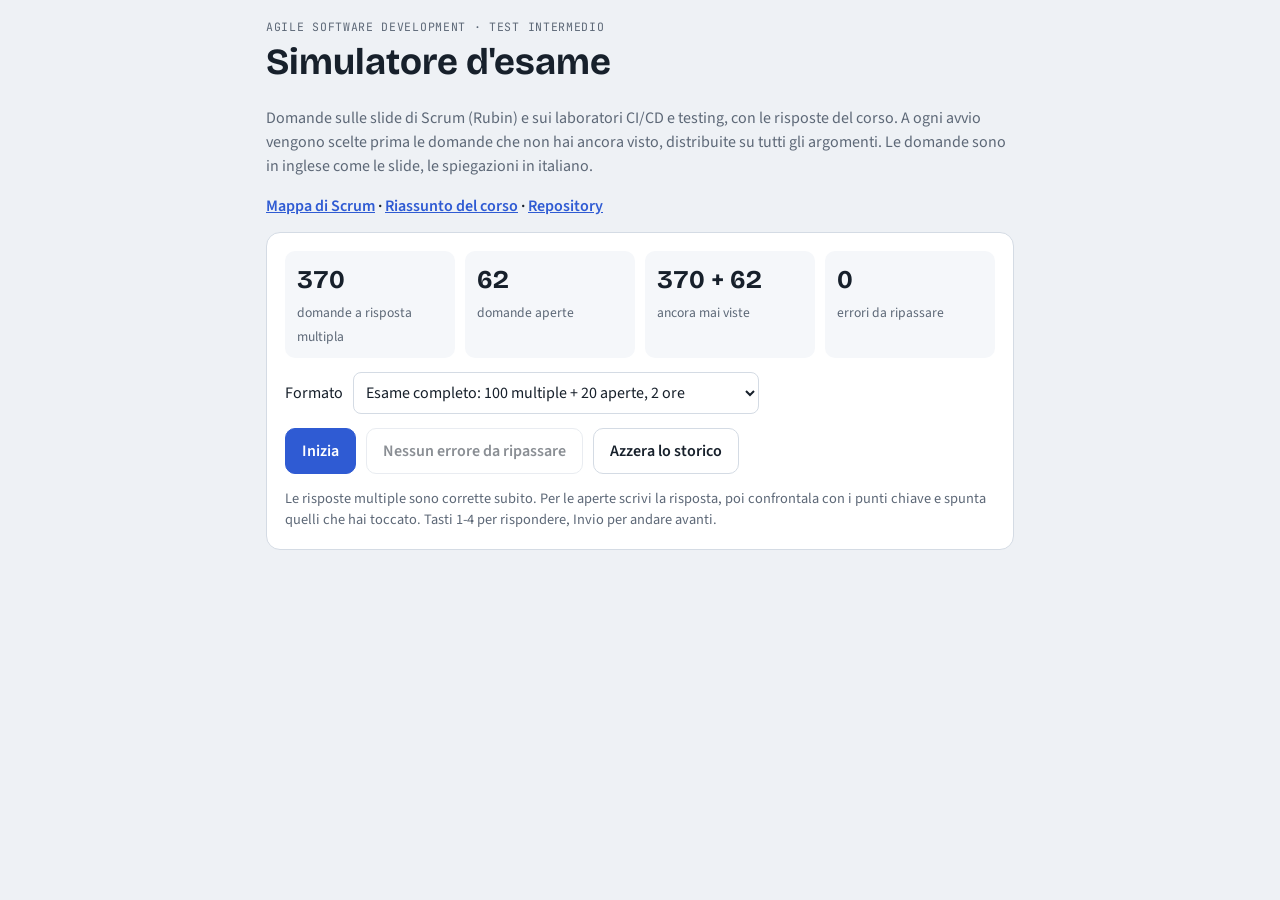
==== courses/research-and-development-methodologies/agile-software-development/quiz/index.html @ b5d9cc74 "added agile test quiz" ====
<!doctype html>
<html lang="it">
<head>
<meta charset="utf-8">
<meta name="viewport" content="width=device-width, initial-scale=1, viewport-fit=cover">
<title>Simulatore ASD</title>
<style>
[hidden] { display: none !important; }
html, body { margin: 0; }
img { max-width: 100%; }
</style>

<link rel="preconnect" href="https://fonts.googleapis.com">
<link rel="preconnect" href="https://fonts.gstatic.com" crossorigin>
<link rel="stylesheet" href="https://fonts.googleapis.com/css2?family=Bricolage+Grotesque:opsz,wght@12..96,600;12..96,700&family=Source+Sans+3:wght@400;600;700&family=JetBrains+Mono:wght@500&display=swap">
<style>
/* Layout: an exam-sheet single column (max 780px) with a sticky header for timer and progress; start, question and result screens swap in place. */
:root {
  --bg: #eef1f5; --paper: #ffffff; --ink: #17202b; --muted: #5d6877; --line: #d4dbe4; --soft: #f5f7fa;
  --accent: #2f5bd3; --ok: #1d8a52; --ok-bg: #e5f5ec; --ko: #c43b3b; --ko-bg: #fbe9e9; --warn: #b26a00;
  --font-display: "Bricolage Grotesque", "Avenir Next", "Segoe UI", system-ui, sans-serif;
  --font-body: "Source Sans 3", "Segoe UI", system-ui, sans-serif;
  --font-mono: "JetBrains Mono", ui-monospace, Menlo, monospace;
}
@media (prefers-color-scheme: dark) { :root:not([data-theme="light"]) {
  --bg: #0f1318; --paper: #182029; --ink: #e7ebf1; --muted: #9ba6b5; --line: #334050; --soft: #1f2833;
  --accent: #86a6ff; --ok: #4cc488; --ok-bg: #16332a; --ko: #f07a7a; --ko-bg: #3a1e22; --warn: #f0b04a; color-scheme: dark; } }
:root[data-theme="dark"] { --bg: #0f1318; --paper: #182029; --ink: #e7ebf1; --muted: #9ba6b5; --line: #334050; --soft: #1f2833;
  --accent: #86a6ff; --ok: #4cc488; --ok-bg: #16332a; --ko: #f07a7a; --ko-bg: #3a1e22; --warn: #f0b04a; color-scheme: dark; }
* { box-sizing: border-box; }
body { background: var(--bg); color: var(--ink); font-family: var(--font-body); font-size: 16px; line-height: 1.5; }
.wrap { max-width: 780px; margin: 0 auto; padding-inline: 16px; padding-block: 18px 60px; }
h1 { font-family: var(--font-display); font-size: clamp(1.7rem, 4vw, 2.3rem); margin: 0 0 4px; text-wrap: balance; }
h2 { font-family: var(--font-display); font-size: 1.3rem; margin: 0 0 10px; }
.muted { color: var(--muted); }
a { color: var(--accent); }
.links { margin: 6px 0 0; font-weight: 600; }
.card { background: var(--paper); border: 1px solid var(--line); border-radius: 14px; padding: 18px; }
.stack { display: grid; gap: 14px; }
.row { display: flex; flex-wrap: wrap; gap: 10px; align-items: center; }
button { font: inherit; font-weight: 600; border-radius: 10px; border: 1px solid var(--line); background: var(--paper); color: var(--ink); padding: 10px 16px; cursor: pointer; }
button.primary { background: var(--accent); border-color: var(--accent); color: var(--paper); }
button:disabled { opacity: .5; cursor: default; }
button:focus-visible, textarea:focus-visible, select:focus-visible { outline: 2px solid var(--accent); outline-offset: 2px; }
select { font: inherit; padding: 8px; border-radius: 8px; border: 1px solid var(--line); background: var(--paper); color: var(--ink); }
.stats { display: grid; grid-template-columns: repeat(auto-fit, minmax(150px, 1fr)); gap: 10px; }
.stat { background: var(--soft); border-radius: 10px; padding: 10px 12px; }
.stat b { display: block; font-family: var(--font-display); font-size: 1.6rem; font-variant-numeric: tabular-nums; }
.stat span { font-size: .85rem; color: var(--muted); }
header.bar { position: sticky; top: env(safe-area-inset-top, 0px); z-index: 3; background: var(--bg); padding-block: 8px; margin-bottom: 10px; }
.bar .row { justify-content: space-between; }
.timer { font-family: var(--font-mono); font-size: 1.05rem; font-variant-numeric: tabular-nums; }
.timer.low { color: var(--ko); }
.prog { height: 6px; background: var(--line); border-radius: 99px; overflow: hidden; margin-top: 6px; }
.prog i { display: block; height: 100%; background: var(--accent); width: 0; transition: width .2s; }
.score-live { font-size: .9rem; color: var(--muted); font-variant-numeric: tabular-nums; }
.tag { font-family: var(--font-mono); font-size: .72rem; letter-spacing: .06em; text-transform: uppercase; color: var(--muted); }
.q { font-size: 1.15rem; font-weight: 600; margin: 6px 0 14px; }
.opts { display: grid; gap: 8px; }
.opt { text-align: left; font-weight: 400; padding: 12px 14px; display: flex; gap: 10px; align-items: flex-start; }
.opt .k { font-family: var(--font-mono); color: var(--muted); min-width: 1.2em; }
.opt:disabled { opacity: 1; cursor: default; }
.opt.ok { border-color: var(--ok); background: var(--ok-bg); }
.opt.ko { border-color: var(--ko); background: var(--ko-bg); }
.fb { margin-top: 12px; border-radius: 10px; padding: 12px 14px; }
.fb.ok { background: var(--ok-bg); } .fb.ko { background: var(--ko-bg); }
.fb strong { display: block; margin-bottom: 2px; }
textarea { width: 100%; min-height: 160px; font: inherit; padding: 10px; border-radius: 10px; border: 1px solid var(--line); background: var(--soft); color: var(--ink); resize: vertical; }
.points { list-style: none; padding: 0; margin: 8px 0 0; display: grid; gap: 6px; }
.points label { display: flex; gap: 8px; align-items: flex-start; cursor: pointer; }
.topics { display: grid; gap: 6px; }
.trow { display: grid; grid-template-columns: minmax(0, 190px) minmax(0, 1fr) 64px; gap: 10px; align-items: center; font-size: .92rem; }
.tbar { height: 10px; border-radius: 99px; background: var(--line); overflow: hidden; }
.tbar i { display: block; height: 100%; }
.trow b { font-variant-numeric: tabular-nums; text-align: right; font-weight: 600; }
details.wrong { border-top: 1px solid var(--line); padding: 8px 0; }
details.wrong summary { cursor: pointer; }
.big { font-family: var(--font-display); font-size: 3rem; line-height: 1; font-variant-numeric: tabular-nums; }
@media (max-width: 520px) { .trow { grid-template-columns: minmax(0, 1fr) 54px; } .trow .tbar { grid-column: 1 / -1; grid-row: 2; } }
@media (prefers-reduced-motion: reduce) { .prog i { transition: none; } }
</style>

</head>
<body>
<div class="wrap" id="app"></div>
<script src="questions.js"></script>
<script>
const TOPICS = {
  intro: "Introduzione a Scrum", princ: "Principi agili", framework: "Framework e ruoli", sprints: "Sprint e DoD",
  req: "Requisiti e user story", backlog: "Product backlog", est: "Stima e velocity", debt: "Technical debt",
  plan: "Livelli di pianificazione", splan: "Sprint planning", sexec: "Sprint execution", review: "Sprint review",
  retro: "Retrospective", cicd: "Lab 1: CI/CD", test: "Lab 2: Testing",
};
const hash = s => { let h = 5381; for (let i = 0; i < s.length; i++) h = ((h << 5) + h + s.charCodeAt(i)) | 0; return (h >>> 0).toString(36); };
const mcBank = MC.map(([t, q, o, e]) => ({ id: "m" + hash(q), t, q, o, e }));
const openBank = OPEN.map(([t, q, p]) => ({ id: "o" + hash(q), t, q, p }));
const byId = Object.fromEntries([...mcBank, ...openBank].map(x => [x.id, x]));

// per-viewer memory: how many times each question was shown, and the last wrong answers
const store = {
  get(k, d) { try { const v = localStorage.getItem(k); return v ? JSON.parse(v) : d; } catch (e) { return d; } },
  set(k, v) { try { localStorage.setItem(k, JSON.stringify(v)); } catch (e) {} },
};
let seen = store.get("asdq-seen", {});
let wrongIds = store.get("asdq-wrong", []);
let history = store.get("asdq-history", []);

const shuffle = a => { a = a.slice(); for (let i = a.length - 1; i > 0; i--) { const j = Math.floor(Math.random() * (i + 1)); [a[i], a[j]] = [a[j], a[i]]; } return a; };

// pick n questions: proportional to topic size, least-seen first, random among equals
function pick(bank, n) {
  n = Math.min(n, bank.length);
  const groups = {};
  for (const q of bank) (groups[q.t] ||= []).push(q);
  const order = q => (seen[q.id] || 0) + Math.random() * 0.5;
  for (const t in groups) groups[t].sort((a, b) => order(a) - order(b));
  const quota = {}; let given = 0;
  for (const t in groups) { quota[t] = Math.floor(n * groups[t].length / bank.length); given += quota[t]; }
  const rest = Object.keys(groups).sort((a, b) => (n * groups[b].length / bank.length % 1) - (n * groups[a].length / bank.length % 1));
  for (let i = 0; given < n; i = (i + 1) % rest.length) { if (quota[rest[i]] < groups[rest[i]].length) { quota[rest[i]]++; given++; } }
  let out = [];
  for (const t in groups) out = out.concat(groups[t].slice(0, quota[t]));
  return shuffle(out);
}

const app = document.getElementById("app");
let S = null; // session
let tick = null;

function startScreen() {
  clearInterval(tick);
  const unseenMc = mcBank.filter(q => !seen[q.id]).length;
  const unseenOpen = openBank.filter(q => !seen[q.id]).length;
  const last = history.slice(-3).reverse();
  app.innerHTML = `
  <div class="stack">
    <div>
      <div class="tag">Agile Software Development · test intermedio</div>
      <h1>Simulatore d'esame</h1>
      <p class="muted">Domande sulle slide di Scrum (Rubin) e sui laboratori CI/CD e testing, con le risposte del corso. A ogni avvio vengono scelte prima le domande che non hai ancora visto, distribuite su tutti gli argomenti. Le domande sono in inglese come le slide, le spiegazioni in italiano.</p>
      <p class="links"><a href="map.html">Mappa di Scrum</a> · <a href="https://github.com/salvo27/artificial-intelligence-and-computer-science/blob/main/courses/research-and-development-methodologies/agile-software-development/summary.md">Riassunto del corso</a> · <a href="https://github.com/salvo27/artificial-intelligence-and-computer-science">Repository</a></p>
    </div>
    <div class="card stack">
      <div class="stats">
        <div class="stat"><b>${mcBank.length}</b><span>domande a risposta multipla</span></div>
        <div class="stat"><b>${openBank.length}</b><span>domande aperte</span></div>
        <div class="stat"><b>${unseenMc} + ${unseenOpen}</b><span>ancora mai viste</span></div>
        <div class="stat"><b>${wrongIds.length}</b><span>errori da ripassare</span></div>
      </div>
      <div class="row">
        <label for="mode">Formato</label>
        <select id="mode">
          <option value="exam">Esame completo: 100 multiple + 20 aperte, 2 ore</option>
          <option value="half">Metà esame: 50 multiple + 10 aperte, 1 ora</option>
          <option value="quick">Allenamento veloce: 20 multiple + 3 aperte, senza timer</option>
          <option value="mconly">Solo multiple: 100 domande, 1 ora e 30</option>
          <option value="topic">Un solo argomento, senza timer</option>
        </select>
        <select id="topic" hidden>${Object.entries(TOPICS).map(([k, v]) => `<option value="${k}">${v}</option>`).join("")}</select>
      </div>
      <div class="row">
        <button class="primary" id="go">Inizia</button>
        <button id="redo" ${wrongIds.length ? "" : "disabled"}>${wrongIds.length ? `Ripassa i ${wrongIds.length} errori` : "Nessun errore da ripassare"}</button>
        <button id="reset">Azzera lo storico</button>
      </div>
      <p class="muted" style="margin:0;font-size:.9rem">Le risposte multiple sono corrette subito. Per le aperte scrivi la risposta, poi confrontala con i punti chiave e spunta quelli che hai toccato. Tasti 1-4 per rispondere, Invio per andare avanti.</p>
    </div>
    ${last.length ? `<div class="card"><h2>Ultime simulazioni</h2>${last.map(h => `<div class="row" style="justify-content:space-between"><span>${h.date} · ${h.label}</span><b>${h.mc}${h.open != null ? ` · aperte ${h.open}` : ""}</b></div>`).join("")}</div>` : ""}
  </div>`;
  const mode = document.getElementById("mode"), topic = document.getElementById("topic");
  mode.addEventListener("change", () => { topic.hidden = mode.value !== "topic"; });
  document.getElementById("go").addEventListener("click", () => begin(mode.value, topic.value));
  document.getElementById("redo").addEventListener("click", () => begin("wrong"));
  document.getElementById("reset").addEventListener("click", e => {
    if (e.target.dataset.sure) { seen = {}; wrongIds = []; history = []; store.set("asdq-seen", seen); store.set("asdq-wrong", wrongIds); store.set("asdq-history", history); startScreen(); }
    else { e.target.dataset.sure = "1"; e.target.textContent = "Clicca di nuovo per confermare"; }
  });
}

function begin(mode, topic) {
  let mc = [], op = [], minutes = 0, label = "";
  if (mode === "exam") { mc = pick(mcBank, 100); op = pick(openBank, 20); minutes = 120; label = "Esame completo"; }
  if (mode === "half") { mc = pick(mcBank, 50); op = pick(openBank, 10); minutes = 60; label = "Metà esame"; }
  if (mode === "quick") { mc = pick(mcBank, 20); op = pick(openBank, 3); label = "Allenamento veloce"; }
  if (mode === "mconly") { mc = pick(mcBank, 100); minutes = 90; label = "Solo multiple"; }
  if (mode === "topic") { mc = pick(mcBank.filter(q => q.t === topic), 999); op = pick(openBank.filter(q => q.t === topic), 999); label = TOPICS[topic]; }
  if (mode === "wrong") { mc = shuffle(wrongIds.map(id => byId[id]).filter(Boolean)); label = "Ripasso errori"; }
  if (!mc.length && !op.length) { startScreen(); return; }
  const items = [...mc.map(q => ({ kind: "mc", q, opts: shuffle(q.o.map((text, i) => ({ text, ok: i === 0 }))) })), ...op.map(q => ({ kind: "open", q, text: "", checks: [], revealed: false }))];
  for (const it of items) seen[it.q.id] = (seen[it.q.id] || 0) + 1;
  store.set("asdq-seen", seen);
  S = { items, i: 0, label, mode, end: minutes ? Date.now() + minutes * 60000 : null };
  if (S.end) { tick = setInterval(updateTimer, 1000); }
  render();
}

function fmt(ms) { const s = Math.max(0, Math.round(ms / 1000)); const h = Math.floor(s / 3600), m = Math.floor(s % 3600 / 60), x = s % 60; return `${h}:${String(m).padStart(2, "0")}:${String(x).padStart(2, "0")}`; }
function updateTimer() {
  const el = document.getElementById("timer"); if (!el || !S) return;
  const left = S.end - Date.now();
  el.textContent = "⏱ " + fmt(left);
  el.classList.toggle("low", left < 10 * 60000);
  if (left <= 0) { clearInterval(tick); finish(true); }
}
function liveScore() {
  const done = S.items.filter(x => x.kind === "mc" && x.answer != null);
  const ok = done.filter(x => x.opts[x.answer].ok).length;
  return `${ok} giuste su ${done.length} risposte`;
}

function render() {
  const it = S.items[S.i], n = S.items.length;
  const head = `<header class="bar"><div class="row"><span><b>${S.i + 1}</b> / ${n} · ${S.label}</span>
    <span class="score-live">${liveScore()}</span>
    ${S.end ? `<span class="timer" id="timer">⏱ ${fmt(S.end - Date.now())}</span>` : ""}
    <button id="stop">Termina</button></div><div class="prog"><i style="width:${(S.i) / n * 100}%"></i></div></header>`;
  let body = "";
  if (it.kind === "mc") {
    const answered = it.answer != null;
    body = `<div class="card"><div class="tag">${TOPICS[it.q.t]} · risposta multipla</div><div class="q">${esc(it.q.q)}</div>
      <div class="opts">${it.opts.map((o, k) => {
        let cls = "";
        if (answered && o.ok) cls = "ok"; else if (answered && k === it.answer) cls = "ko";
        return `<button class="opt ${cls}" data-k="${k}" ${answered ? "disabled" : ""}><span class="k">${k + 1}</span><span>${esc(o.text)}</span></button>`;
      }).join("")}</div>
      ${answered ? (it.opts[it.answer].ok
        ? `<div class="fb ok"><strong>Giusto.</strong>${esc(it.q.e)}</div>`
        : `<div class="fb ko"><strong>Sbagliato. La risposta giusta è: ${esc(it.opts.find(o => o.ok).text)}</strong>${esc(it.q.e)}</div>`) : ""}
      </div>`;
  } else {
    body = `<div class="card stack"><div><div class="tag">${TOPICS[it.q.t]} · domanda aperta</div><div class="q">${esc(it.q.q)}</div></div>
      <textarea id="ans" placeholder="Scrivi la tua risposta come all'esame…">${esc(it.text)}</textarea>
      ${it.revealed ? `<div><b>Punti chiave di una risposta completa.</b> <span class="muted">Spunta quelli che hai toccato.</span>
        <ul class="points">${it.q.p.map((p, k) => `<li><label><input type="checkbox" data-c="${k}" ${it.checks[k] ? "checked" : ""}> <span>${esc(p)}</span></label></li>`).join("")}</ul></div>`
        : `<div><button id="reveal">Mostra la soluzione</button></div>`}
    </div>`;
  }
  const canNext = it.kind === "open" || it.answer != null;
  app.innerHTML = head + body + `<div class="row" style="margin-top:14px;justify-content:space-between">
    <button id="prev" ${S.i ? "" : "disabled"}>Indietro</button>
    <button class="primary" id="next" ${canNext ? "" : "disabled"}>${S.i === n - 1 ? "Vedi il risultato" : "Avanti"}</button></div>`;
  app.querySelectorAll(".opt").forEach(b => b.addEventListener("click", () => answer(+b.dataset.k)));
  const ta = document.getElementById("ans"); if (ta) ta.addEventListener("input", () => { it.text = ta.value; });
  const rv = document.getElementById("reveal"); if (rv) rv.addEventListener("click", () => { it.revealed = true; render(); });
  app.querySelectorAll("[data-c]").forEach(c => c.addEventListener("change", () => { it.checks[+c.dataset.c] = c.checked; }));
  document.getElementById("prev").addEventListener("click", () => { S.i--; render(); });
  document.getElementById("next").addEventListener("click", next);
  document.getElementById("stop").addEventListener("click", e => {
    if (e.target.dataset.sure) finish(false); else { e.target.dataset.sure = "1"; e.target.textContent = "Conferma"; }
  });
  window.scrollTo(0, 0);
}
function answer(k) {
  const it = S.items[S.i]; if (it.answer != null) return;
  it.answer = k;
  const ok = it.opts[k].ok;
  const set = new Set(wrongIds);
  if (ok) set.delete(it.q.id); else set.add(it.q.id);
  wrongIds = [...set]; store.set("asdq-wrong", wrongIds);
  render();
}
function next() { if (S.i < S.items.length - 1) { S.i++; render(); } else finish(false); }

function finish(timeout) {
  clearInterval(tick);
  const mcs = S.items.filter(x => x.kind === "mc"), ops = S.items.filter(x => x.kind === "open");
  const ok = mcs.filter(x => x.answer != null && x.opts[x.answer].ok).length;
  const openScore = ops.reduce((s, x) => s + (x.revealed ? x.checks.filter(Boolean).length / x.q.p.length : 0), 0);
  const openDone = ops.filter(x => x.revealed).length;
  const per = {};
  for (const x of mcs) { const p = (per[x.q.t] ||= { ok: 0, tot: 0 }); p.tot++; if (x.answer != null && x.opts[x.answer].ok) p.ok++; }
  const wrong = mcs.filter(x => x.answer == null || !x.opts[x.answer].ok);
  const pct = mcs.length ? Math.round(ok / mcs.length * 100) : 0;
  history.push({ date: new Date().toLocaleDateString("it-IT"), label: S.label, mc: mcs.length ? `${ok}/${mcs.length}` : "-", open: ops.length ? `${openScore.toFixed(1)}/${ops.length}` : null });
  store.set("asdq-history", history.slice(-30));
  const col = v => v >= .8 ? "var(--ok)" : v >= .6 ? "var(--warn)" : "var(--ko)";
  app.innerHTML = `<div class="stack">
    <div><div class="tag">${S.label}${timeout ? " · tempo scaduto" : ""}</div><h1>Risultato</h1></div>
    <div class="card stats">
      ${mcs.length ? `<div class="stat"><b class="big" style="color:${col(ok / mcs.length)}">${pct}%</b><span>${ok} giuste su ${mcs.length} a risposta multipla</span></div>` : ""}
      ${ops.length ? `<div class="stat"><b class="big">${openScore.toFixed(1)}</b><span>punti su ${ops.length} nelle aperte (autovalutazione, ${openDone} corrette)</span></div>` : ""}
      <div class="stat"><b class="big">${wrong.length}</b><span>errori o non risposte, salvati per il ripasso</span></div>
    </div>
    ${mcs.length ? `<div class="card"><h2>Per argomento</h2><div class="topics">${Object.entries(per).sort((a, b) => a[1].ok / a[1].tot - b[1].ok / b[1].tot).map(([t, p]) =>
      `<div class="trow"><span>${TOPICS[t]}</span><div class="tbar"><i style="width:${p.ok / p.tot * 100}%;background:${col(p.ok / p.tot)}"></i></div><b>${p.ok}/${p.tot}</b></div>`).join("")}</div>
      <p class="muted" style="margin-bottom:0">In alto gli argomenti più deboli: ripassali sul riassunto o con la modalità «un solo argomento».</p></div>` : ""}
    ${wrong.length ? `<div class="card"><h2>Le domande sbagliate</h2>${wrong.map(x => `<details class="wrong"><summary>${esc(x.q.q)}</summary>
      <p><b>Giusta:</b> ${esc(x.q.o[0])}${x.answer != null ? `<br><span class="muted">Hai risposto: ${esc(x.opts[x.answer].text)}</span>` : "<br><span class='muted'>Non risposta</span>"}</p><p>${esc(x.q.e)}</p></details>`).join("")}</div>` : ""}
    <div class="row"><button class="primary" id="again">Nuova simulazione</button><button id="home">Torna all'inizio</button></div>
  </div>`;
  document.getElementById("again").addEventListener("click", () => begin(S.mode === "wrong" ? "wrong" : S.mode, S.items[0] && S.items[0].q.t));
  document.getElementById("home").addEventListener("click", startScreen);
  window.scrollTo(0, 0);
}
function esc(s) { return String(s).replace(/[&<>"]/g, c => ({ "&": "&amp;", "<": "&lt;", ">": "&gt;", '"': "&quot;" }[c])); }

addEventListener("keydown", e => {
  if (!S || !document.getElementById("next")) return;
  if (e.target.tagName === "TEXTAREA") return;
  const it = S.items[S.i];
  if (it.kind === "mc" && it.answer == null && /^[1-4]$/.test(e.key)) answer(+e.key - 1);
  else if (e.key === "Enter") { const b = document.getElementById("next"); if (!b.disabled) next(); }
});
startScreen();
</script>
</body>
</html>
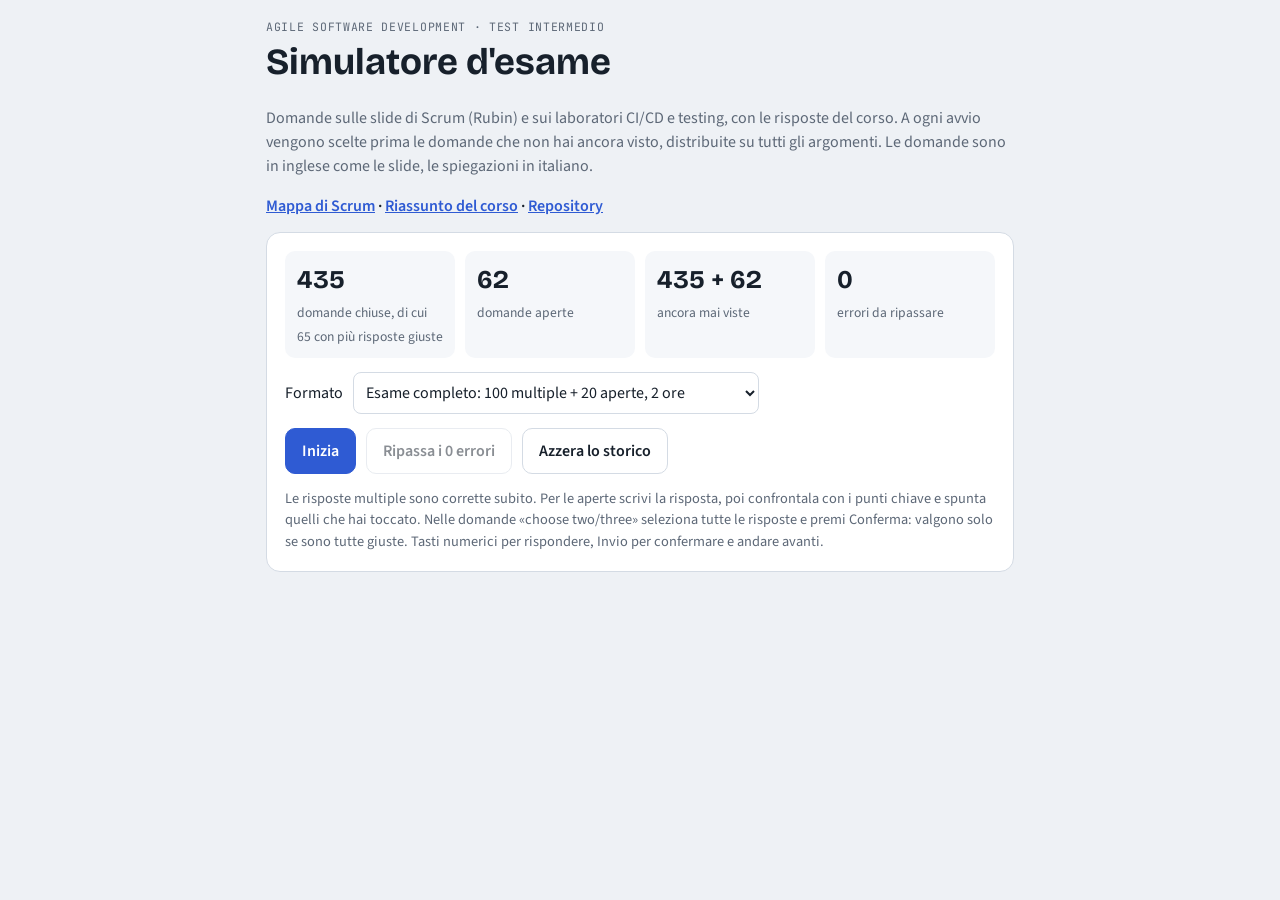
==== commit 9780796f: "added multiple answers question, fixed some ambiguities, added only open questions quiz" ====
--- a/courses/research-and-development-methodologies/agile-software-development/quiz/index.html
+++ b/courses/research-and-development-methodologies/agile-software-development/quiz/index.html
@@ -60,6 +60,10 @@
 .opt { text-align: left; font-weight: 400; padding: 12px 14px; display: flex; gap: 10px; align-items: flex-start; }
 .opt .k { font-family: var(--font-mono); color: var(--muted); min-width: 1.2em; }
 .opt:disabled { opacity: 1; cursor: default; }
+.opt.picked { border-color: var(--accent); background: color-mix(in srgb, var(--accent) 12%, var(--paper)); }
+.opt.missed { border-style: dashed; }
+.opt .box { font-size: 1.1rem; line-height: 1.3; }
+.opt em { color: var(--muted); font-style: normal; font-size: .9em; }
 .opt.ok { border-color: var(--ok); background: var(--ok-bg); }
 .opt.ko { border-color: var(--ko); background: var(--ko-bg); }
 .fb { margin-top: 12px; border-radius: 10px; padding: 12px 14px; }
@@ -92,7 +96,9 @@
   retro: "Retrospective", cicd: "Lab 1: CI/CD", test: "Lab 2: Testing",
 };
 const hash = s => { let h = 5381; for (let i = 0; i < s.length; i++) h = ((h << 5) + h + s.charCodeAt(i)) | 0; return (h >>> 0).toString(36); };
-const mcBank = MC.map(([t, q, o, e]) => ({ id: "m" + hash(q), t, q, o, e }));
+const mcBank = [...MC.map(([t, q, o, e]) => ({ id: "m" + hash(q), t, q, o, e, nOk: 1 })),
+  ...(typeof MULTI === "undefined" ? [] : MULTI).map(([t, q, ok, ko, e]) => ({ id: "m" + hash(q), t, q, o: [...ok, ...ko], e, nOk: ok.length, multi: true }))];
+const nMulti = mcBank.filter(q => q.multi).length;
 const openBank = OPEN.map(([t, q, p]) => ({ id: "o" + hash(q), t, q, p }));
 const byId = Object.fromEntries([...mcBank, ...openBank].map(x => [x.id, x]));
 
@@ -142,7 +148,7 @@
     </div>
     <div class="card stack">
       <div class="stats">
-        <div class="stat"><b>${mcBank.length}</b><span>domande a risposta multipla</span></div>
+        <div class="stat"><b>${mcBank.length}</b><span>domande chiuse, di cui ${nMulti} con più risposte giuste</span></div>
         <div class="stat"><b>${openBank.length}</b><span>domande aperte</span></div>
         <div class="stat"><b>${unseenMc} + ${unseenOpen}</b><span>ancora mai viste</span></div>
         <div class="stat"><b>${wrongIds.length}</b><span>errori da ripassare</span></div>
@@ -153,17 +159,19 @@
           <option value="exam">Esame completo: 100 multiple + 20 aperte, 2 ore</option>
           <option value="half">Metà esame: 50 multiple + 10 aperte, 1 ora</option>
           <option value="quick">Allenamento veloce: 20 multiple + 3 aperte, senza timer</option>
-          <option value="mconly">Solo multiple: 100 domande, 1 ora e 30</option>
+          <option value="mconly">Solo chiuse: 100 domande, 1 ora e 30</option>
+          <option value="openonly">Solo aperte: 20 domande, senza timer</option>
+          <option value="openall">Solo aperte: tutte le ${openBank.length}, senza timer</option>
           <option value="topic">Un solo argomento, senza timer</option>
         </select>
         <select id="topic" hidden>${Object.entries(TOPICS).map(([k, v]) => `<option value="${k}">${v}</option>`).join("")}</select>
       </div>
       <div class="row">
         <button class="primary" id="go">Inizia</button>
-        <button id="redo" ${wrongIds.length ? "" : "disabled"}>${wrongIds.length ? `Ripassa i ${wrongIds.length} errori` : "Nessun errore da ripassare"}</button>
+        <button id="redo" ${wrongIds.length ? "" : "disabled"}>Ripassa i ${wrongIds.length} errori</button>
         <button id="reset">Azzera lo storico</button>
       </div>
-      <p class="muted" style="margin:0;font-size:.9rem">Le risposte multiple sono corrette subito. Per le aperte scrivi la risposta, poi confrontala con i punti chiave e spunta quelli che hai toccato. Tasti 1-4 per rispondere, Invio per andare avanti.</p>
+      <p class="muted" style="margin:0;font-size:.9rem">Le risposte multiple sono corrette subito. Per le aperte scrivi la risposta, poi confrontala con i punti chiave e spunta quelli che hai toccato. Nelle domande «choose two/three» seleziona tutte le risposte e premi Conferma: valgono solo se sono tutte giuste. Tasti numerici per rispondere, Invio per confermare e andare avanti.</p>
     </div>
     ${last.length ? `<div class="card"><h2>Ultime simulazioni</h2>${last.map(h => `<div class="row" style="justify-content:space-between"><span>${h.date} · ${h.label}</span><b>${h.mc}${h.open != null ? ` · aperte ${h.open}` : ""}</b></div>`).join("")}</div>` : ""}
   </div>`;
@@ -182,11 +190,13 @@
   if (mode === "exam") { mc = pick(mcBank, 100); op = pick(openBank, 20); minutes = 120; label = "Esame completo"; }
   if (mode === "half") { mc = pick(mcBank, 50); op = pick(openBank, 10); minutes = 60; label = "Metà esame"; }
   if (mode === "quick") { mc = pick(mcBank, 20); op = pick(openBank, 3); label = "Allenamento veloce"; }
-  if (mode === "mconly") { mc = pick(mcBank, 100); minutes = 90; label = "Solo multiple"; }
+  if (mode === "mconly") { mc = pick(mcBank, 100); minutes = 90; label = "Solo chiuse"; }
+  if (mode === "openonly") { op = pick(openBank, 20); label = "Solo domande aperte"; }
+  if (mode === "openall") { op = pick(openBank, openBank.length); label = "Tutte le domande aperte"; }
   if (mode === "topic") { mc = pick(mcBank.filter(q => q.t === topic), 999); op = pick(openBank.filter(q => q.t === topic), 999); label = TOPICS[topic]; }
   if (mode === "wrong") { mc = shuffle(wrongIds.map(id => byId[id]).filter(Boolean)); label = "Ripasso errori"; }
   if (!mc.length && !op.length) { startScreen(); return; }
-  const items = [...mc.map(q => ({ kind: "mc", q, opts: shuffle(q.o.map((text, i) => ({ text, ok: i === 0 }))) })), ...op.map(q => ({ kind: "open", q, text: "", checks: [], revealed: false }))];
+  const items = [...mc.map(q => ({ kind: "mc", q, opts: shuffle(q.o.map((text, i) => ({ text, ok: i < q.nOk }))), sel: [] })), ...op.map(q => ({ kind: "open", q, text: "", checks: [], revealed: false }))];
   for (const it of items) seen[it.q.id] = (seen[it.q.id] || 0) + 1;
   store.set("asdq-seen", seen);
   S = { items, i: 0, label, mode, end: minutes ? Date.now() + minutes * 60000 : null };
@@ -202,9 +212,16 @@
   el.classList.toggle("low", left < 10 * 60000);
   if (left <= 0) { clearInterval(tick); finish(true); }
 }
+function isRight(x) {
+  if (x.answer == null) return false;
+  const chosen = Array.isArray(x.answer) ? x.answer : [x.answer];
+  return chosen.length === x.q.nOk && chosen.every(k => x.opts[k].ok);
+}
+function rightText(x) { return x.opts.filter(o => o.ok).map(o => o.text).join(" · "); }
+function chosenText(x) { const c = Array.isArray(x.answer) ? x.answer : [x.answer]; return c.map(k => x.opts[k].text).join(" · "); }
 function liveScore() {
   const done = S.items.filter(x => x.kind === "mc" && x.answer != null);
-  const ok = done.filter(x => x.opts[x.answer].ok).length;
+  const ok = done.filter(isRight).length;
   return `${ok} giuste su ${done.length} risposte`;
 }
 
@@ -217,15 +234,24 @@
   let body = "";
   if (it.kind === "mc") {
     const answered = it.answer != null;
-    body = `<div class="card"><div class="tag">${TOPICS[it.q.t]} · risposta multipla</div><div class="q">${esc(it.q.q)}</div>
+    const chosen = answered ? (Array.isArray(it.answer) ? it.answer : [it.answer]) : it.sel;
+    const right = answered && isRight(it);
+    body = `<div class="card"><div class="tag">${TOPICS[it.q.t]} · ${it.q.multi ? `scegli ${it.q.nOk} risposte` : "risposta singola"}</div><div class="q">${esc(it.q.q)}</div>
       <div class="opts">${it.opts.map((o, k) => {
-        let cls = "";
-        if (answered && o.ok) cls = "ok"; else if (answered && k === it.answer) cls = "ko";
-        return `<button class="opt ${cls}" data-k="${k}" ${answered ? "disabled" : ""}><span class="k">${k + 1}</span><span>${esc(o.text)}</span></button>`;
+        let cls = "", note = "";
+        const picked = chosen.includes(k);
+        if (answered) {
+          if (o.ok && picked) cls = "ok";
+          else if (o.ok) { cls = "ok missed"; note = it.q.multi ? " <em>(non selezionata)</em>" : ""; }
+          else if (picked) cls = "ko";
+        } else if (picked) cls = "picked";
+        const box = it.q.multi ? `<span class="box">${picked ? "☑" : "☐"}</span>` : "";
+        return `<button class="opt ${cls}" data-k="${k}" ${answered ? "disabled" : ""} aria-pressed="${picked}"><span class="k">${k + 1}</span>${box}<span>${esc(o.text)}${note}</span></button>`;
       }).join("")}</div>
-      ${answered ? (it.opts[it.answer].ok
+      ${!answered && it.q.multi ? `<div class="row" style="margin-top:10px"><button class="primary" id="confirm" ${it.sel.length === it.q.nOk ? "" : "disabled"}>Conferma (${it.sel.length}/${it.q.nOk})</button></div>` : ""}
+      ${answered ? (right
         ? `<div class="fb ok"><strong>Giusto.</strong>${esc(it.q.e)}</div>`
-        : `<div class="fb ko"><strong>Sbagliato. La risposta giusta è: ${esc(it.opts.find(o => o.ok).text)}</strong>${esc(it.q.e)}</div>`) : ""}
+        : `<div class="fb ko"><strong>Sbagliato. ${it.q.multi ? "Le risposte giuste sono" : "La risposta giusta è"}: ${esc(rightText(it))}</strong>${esc(it.q.e)}</div>`) : ""}
       </div>`;
   } else {
     body = `<div class="card stack"><div><div class="tag">${TOPICS[it.q.t]} · domanda aperta</div><div class="q">${esc(it.q.q)}</div></div>
@@ -240,6 +266,7 @@
     <button id="prev" ${S.i ? "" : "disabled"}>Indietro</button>
     <button class="primary" id="next" ${canNext ? "" : "disabled"}>${S.i === n - 1 ? "Vedi il risultato" : "Avanti"}</button></div>`;
   app.querySelectorAll(".opt").forEach(b => b.addEventListener("click", () => answer(+b.dataset.k)));
+  const cf = document.getElementById("confirm"); if (cf) cf.addEventListener("click", confirmMulti);
   const ta = document.getElementById("ans"); if (ta) ta.addEventListener("input", () => { it.text = ta.value; });
   const rv = document.getElementById("reveal"); if (rv) rv.addEventListener("click", () => { it.revealed = true; render(); });
   app.querySelectorAll("[data-c]").forEach(c => c.addEventListener("change", () => { it.checks[+c.dataset.c] = c.checked; }));
@@ -252,24 +279,37 @@
 }
 function answer(k) {
   const it = S.items[S.i]; if (it.answer != null) return;
+  if (it.q.multi) {
+    const i = it.sel.indexOf(k);
+    if (i >= 0) it.sel.splice(i, 1); else if (it.sel.length < it.q.nOk) it.sel.push(k);
+    render(); return;
+  }
   it.answer = k;
-  const ok = it.opts[k].ok;
+  record(it);
+  render();
+}
+function confirmMulti() {
+  const it = S.items[S.i]; if (it.answer != null || it.sel.length !== it.q.nOk) return;
+  it.answer = it.sel.slice();
+  record(it);
+  render();
+}
+function record(it) {
   const set = new Set(wrongIds);
-  if (ok) set.delete(it.q.id); else set.add(it.q.id);
+  if (isRight(it)) set.delete(it.q.id); else set.add(it.q.id);
   wrongIds = [...set]; store.set("asdq-wrong", wrongIds);
-  render();
 }
 function next() { if (S.i < S.items.length - 1) { S.i++; render(); } else finish(false); }
 
 function finish(timeout) {
   clearInterval(tick);
   const mcs = S.items.filter(x => x.kind === "mc"), ops = S.items.filter(x => x.kind === "open");
-  const ok = mcs.filter(x => x.answer != null && x.opts[x.answer].ok).length;
+  const ok = mcs.filter(isRight).length;
   const openScore = ops.reduce((s, x) => s + (x.revealed ? x.checks.filter(Boolean).length / x.q.p.length : 0), 0);
   const openDone = ops.filter(x => x.revealed).length;
   const per = {};
-  for (const x of mcs) { const p = (per[x.q.t] ||= { ok: 0, tot: 0 }); p.tot++; if (x.answer != null && x.opts[x.answer].ok) p.ok++; }
-  const wrong = mcs.filter(x => x.answer == null || !x.opts[x.answer].ok);
+  for (const x of mcs) { const p = (per[x.q.t] ||= { ok: 0, tot: 0 }); p.tot++; if (isRight(x)) p.ok++; }
+  const wrong = mcs.filter(x => !isRight(x));
   const pct = mcs.length ? Math.round(ok / mcs.length * 100) : 0;
   history.push({ date: new Date().toLocaleDateString("it-IT"), label: S.label, mc: mcs.length ? `${ok}/${mcs.length}` : "-", open: ops.length ? `${openScore.toFixed(1)}/${ops.length}` : null });
   store.set("asdq-history", history.slice(-30));
@@ -285,7 +325,7 @@
       `<div class="trow"><span>${TOPICS[t]}</span><div class="tbar"><i style="width:${p.ok / p.tot * 100}%;background:${col(p.ok / p.tot)}"></i></div><b>${p.ok}/${p.tot}</b></div>`).join("")}</div>
       <p class="muted" style="margin-bottom:0">In alto gli argomenti più deboli: ripassali sul riassunto o con la modalità «un solo argomento».</p></div>` : ""}
     ${wrong.length ? `<div class="card"><h2>Le domande sbagliate</h2>${wrong.map(x => `<details class="wrong"><summary>${esc(x.q.q)}</summary>
-      <p><b>Giusta:</b> ${esc(x.q.o[0])}${x.answer != null ? `<br><span class="muted">Hai risposto: ${esc(x.opts[x.answer].text)}</span>` : "<br><span class='muted'>Non risposta</span>"}</p><p>${esc(x.q.e)}</p></details>`).join("")}</div>` : ""}
+      <p><b>${x.q.multi ? "Giuste" : "Giusta"}:</b> ${esc(rightText(x))}${x.answer != null ? `<br><span class="muted">Hai risposto: ${esc(chosenText(x))}</span>` : "<br><span class='muted'>Non risposta</span>"}</p><p>${esc(x.q.e)}</p></details>`).join("")}</div>` : ""}
     <div class="row"><button class="primary" id="again">Nuova simulazione</button><button id="home">Torna all'inizio</button></div>
   </div>`;
   document.getElementById("again").addEventListener("click", () => begin(S.mode === "wrong" ? "wrong" : S.mode, S.items[0] && S.items[0].q.t));
@@ -298,8 +338,11 @@
   if (!S || !document.getElementById("next")) return;
   if (e.target.tagName === "TEXTAREA") return;
   const it = S.items[S.i];
-  if (it.kind === "mc" && it.answer == null && /^[1-4]$/.test(e.key)) answer(+e.key - 1);
-  else if (e.key === "Enter") { const b = document.getElementById("next"); if (!b.disabled) next(); }
+  if (it.kind === "mc" && it.answer == null && /^[1-9]$/.test(e.key) && +e.key <= it.opts.length) answer(+e.key - 1);
+  else if (e.key === "Enter") {
+    if (it.kind === "mc" && it.q.multi && it.answer == null) { confirmMulti(); return; }
+    const b = document.getElementById("next"); if (!b.disabled) next();
+  }
 });
 startScreen();
 </script>
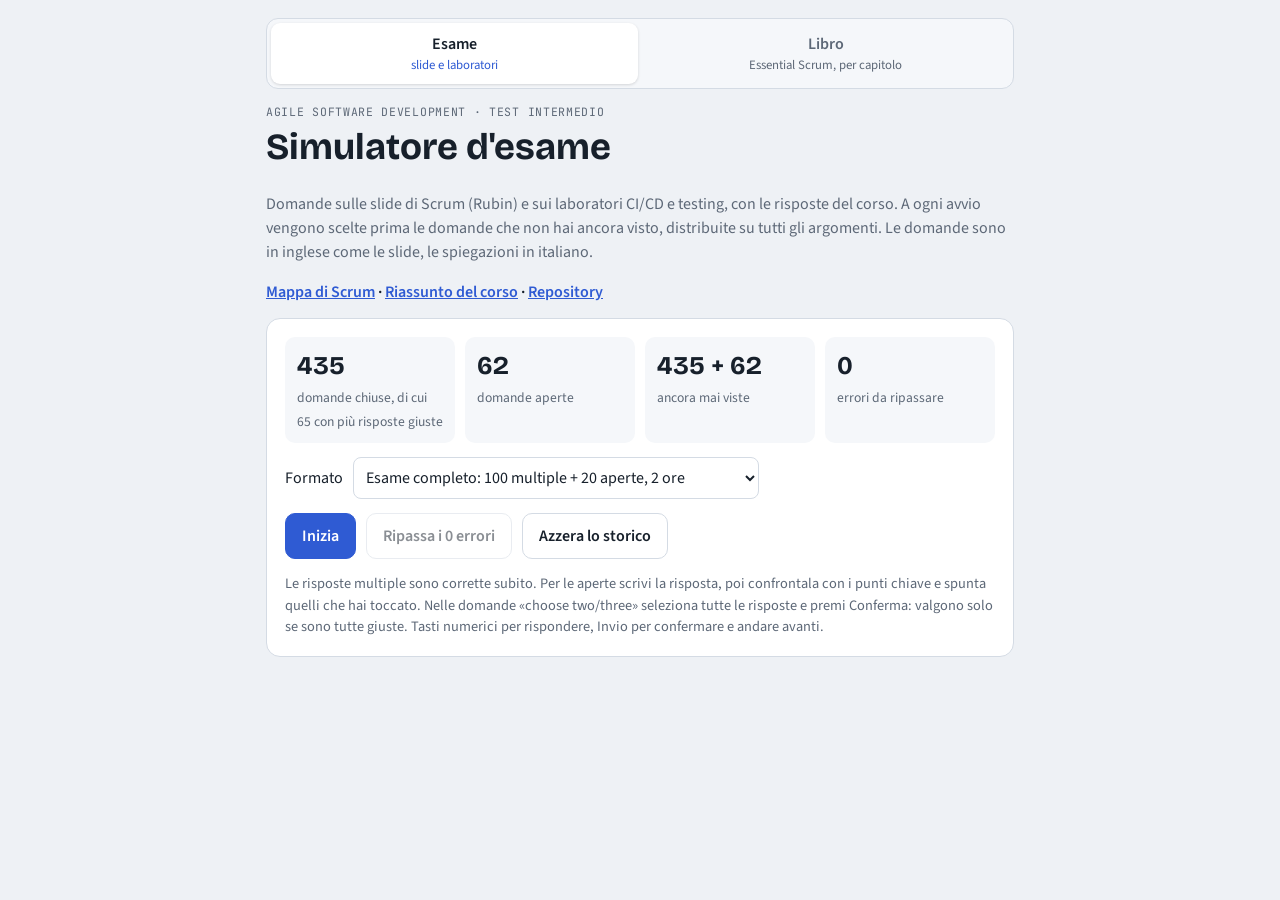
==== commit 664f4fd5: "added book questions and fixed previous one" ====
--- a/courses/research-and-development-methodologies/agile-software-development/quiz/index.html
+++ b/courses/research-and-development-methodologies/agile-software-development/quiz/index.html
@@ -37,13 +37,14 @@
 .links { margin: 6px 0 0; font-weight: 600; }
 .card { background: var(--paper); border: 1px solid var(--line); border-radius: 14px; padding: 18px; }
 .stack { display: grid; gap: 14px; }
+.stack > * { min-width: 0; }
 .row { display: flex; flex-wrap: wrap; gap: 10px; align-items: center; }
 button { font: inherit; font-weight: 600; border-radius: 10px; border: 1px solid var(--line); background: var(--paper); color: var(--ink); padding: 10px 16px; cursor: pointer; }
 button.primary { background: var(--accent); border-color: var(--accent); color: var(--paper); }
 button:disabled { opacity: .5; cursor: default; }
 button:focus-visible, textarea:focus-visible, select:focus-visible { outline: 2px solid var(--accent); outline-offset: 2px; }
-select { font: inherit; padding: 8px; border-radius: 8px; border: 1px solid var(--line); background: var(--paper); color: var(--ink); }
-.stats { display: grid; grid-template-columns: repeat(auto-fit, minmax(150px, 1fr)); gap: 10px; }
+select { max-width: 100%; font: inherit; padding: 8px; border-radius: 8px; border: 1px solid var(--line); background: var(--paper); color: var(--ink); }
+.stats { display: grid; grid-template-columns: repeat(auto-fit, minmax(140px, 1fr)); gap: 10px; }
 .stat { background: var(--soft); border-radius: 10px; padding: 10px 12px; }
 .stat b { display: block; font-family: var(--font-display); font-size: 1.6rem; font-variant-numeric: tabular-nums; }
 .stat span { font-size: .85rem; color: var(--muted); }
@@ -80,6 +81,23 @@
 details.wrong { border-top: 1px solid var(--line); padding: 8px 0; }
 details.wrong summary { cursor: pointer; }
 .big { font-family: var(--font-display); font-size: 3rem; line-height: 1; font-variant-numeric: tabular-nums; }
+.tabs { display: flex; gap: 4px; padding: 4px; background: var(--soft); border: 1px solid var(--line); border-radius: 12px; }
+.tabs button { flex: 1; border: 0; background: transparent; color: var(--muted); padding: 9px 12px; border-radius: 9px; text-align: center; }
+.tabs button small { display: block; font-weight: 400; font-size: .8rem; }
+.tabs button[aria-selected="true"] { background: var(--paper); color: var(--ink); box-shadow: 0 1px 3px rgb(0 0 0 / .14); }
+.tabs button[aria-selected="true"] small { color: var(--accent); }
+.part h2 { font-size: 1.1rem; margin: 4px 0 10px; }
+.chapters { display: grid; grid-template-columns: repeat(auto-fill, minmax(210px, 1fr)); gap: 10px; }
+.chap { text-align: left; font-weight: 400; display: grid; gap: 3px; align-content: start; padding: 12px 14px; }
+.chap b { font-family: var(--font-display); font-size: 1.05rem; line-height: 1.25; }
+.chap .muted { font-size: .85rem; }
+.chap:hover { border-color: var(--accent); }
+.cbar { display: block; height: 6px; border-radius: 99px; background: var(--line); overflow: hidden; margin-top: 5px; }
+.cbar i { display: block; height: 100%; }
+/* the book tab uses its own accent, so it is clear which section you are in */
+.wrap[data-tab="book"] { --accent: #b4532a; }
+@media (prefers-color-scheme: dark) { :root:not([data-theme="light"]) .wrap[data-tab="book"] { --accent: #f0a274; } }
+:root[data-theme="dark"] .wrap[data-tab="book"] { --accent: #f0a274; }
 @media (max-width: 520px) { .trow { grid-template-columns: minmax(0, 1fr) 54px; } .trow .tbar { grid-column: 1 / -1; grid-row: 2; } }
 @media (prefers-reduced-motion: reduce) { .prog i { transition: none; } }
 </style>
@@ -88,6 +106,7 @@
 <body>
 <div class="wrap" id="app"></div>
 <script src="questions.js"></script>
+<script src="book.js"></script>
 <script>
 const TOPICS = {
   intro: "Introduzione a Scrum", princ: "Principi agili", framework: "Framework e ruoli", sprints: "Sprint e DoD",
@@ -95,12 +114,20 @@
   plan: "Livelli di pianificazione", splan: "Sprint planning", sexec: "Sprint execution", review: "Sprint review",
   retro: "Retrospective", cicd: "Lab 1: CI/CD", test: "Lab 2: Testing",
 };
+const HAS_BOOK = typeof BOOK_MC !== "undefined";
+const LABELS = { ...TOPICS, ...(HAS_BOOK ? BOOK_TOPICS : {}) };
 const hash = s => { let h = 5381; for (let i = 0; i < s.length; i++) h = ((h << 5) + h + s.charCodeAt(i)) | 0; return (h >>> 0).toString(36); };
-const mcBank = [...MC.map(([t, q, o, e]) => ({ id: "m" + hash(q), t, q, o, e, nOk: 1 })),
-  ...(typeof MULTI === "undefined" ? [] : MULTI).map(([t, q, ok, ko, e]) => ({ id: "m" + hash(q), t, q, o: [...ok, ...ko], e, nOk: ok.length, multi: true }))];
+const toMc = pre => ([t, q, o, e]) => ({ id: pre + hash(q), t, q, o, e, nOk: 1 });
+const toMulti = pre => ([t, q, ok, ko, e]) => ({ id: pre + hash(q), t, q, o: [...ok, ...ko], e, nOk: ok.length, multi: true });
+const toOpen = pre => ([t, q, p]) => ({ id: pre + hash(q), t, q, p });
+// exam pool (slides and labs)
+const mcBank = [...MC.map(toMc("m")), ...(typeof MULTI === "undefined" ? [] : MULTI).map(toMulti("m"))];
 const nMulti = mcBank.filter(q => q.multi).length;
-const openBank = OPEN.map(([t, q, p]) => ({ id: "o" + hash(q), t, q, p }));
-const byId = Object.fromEntries([...mcBank, ...openBank].map(x => [x.id, x]));
+const openBank = OPEN.map(toOpen("o"));
+// separate pool: Rubin's book, chapter by chapter
+const bookMc = HAS_BOOK ? [...BOOK_MC.map(toMc("bm")), ...BOOK_MULTI.map(toMulti("bm"))] : [];
+const bookOpen = HAS_BOOK ? BOOK_OPEN.map(toOpen("bo")) : [];
+const byId = Object.fromEntries([...mcBank, ...openBank, ...bookMc, ...bookOpen].map(x => [x.id, x]));
 
 // per-viewer memory: how many times each question was shown, and the last wrong answers
 const store = {
@@ -133,13 +160,69 @@
 let S = null; // session
 let tick = null;
 
+// two tabs on the same page: the exam simulator (slides and labs) and the book, each with its own errors and history
+const isBook = id => id.startsWith("b"); // course ids start with m/o, book ids with bm/bo
+const PARTS = [
+  ["Introduzione", ["b01"]], ["Parte I · Core Concepts", ["b02", "b03", "b04", "b05", "b06", "b07", "b08"]],
+  ["Parte II · Roles", ["b09", "b10", "b11", "b12", "b13"]], ["Parte III · Planning", ["b14", "b15", "b16", "b17", "b18"]],
+  ["Parte IV · Sprinting", ["b19", "b20", "b21", "b22"]], ["Conclusione", ["b23"]],
+];
+let chapterStats = store.get("asdq-chapters", {}); // last result of each book chapter
+let tab = (() => {
+  if (!HAS_BOOK) return "exam";
+  if (location.hash === "#libro") return "book";
+  if (location.hash === "#esame") return "exam";
+  return store.get("asdq-tab", "exam") === "book" ? "book" : "exam";
+})();
+const tabWrong = () => wrongIds.filter(id => byId[id] && isBook(id) === (tab === "book"));
+const tabHistory = () => history.filter(h => !!h.book === (tab === "book"));
+const col = v => v >= .8 ? "var(--ok)" : v >= .6 ? "var(--warn)" : "var(--ko)";
+
+function setTab(t) {
+  tab = t; store.set("asdq-tab", tab);
+  try { window.history.replaceState(null, "", "#" + (tab === "book" ? "libro" : "esame")); } catch (e) {}
+  startScreen();
+}
+function tabsHtml() {
+  if (!HAS_BOOK) return "";
+  const b = (t, name, sub) => `<button role="tab" aria-selected="${tab === t}" data-tab="${t}">${name}<small>${sub}</small></button>`;
+  return `<nav class="tabs" role="tablist" aria-label="Sezioni">${b("exam", "Esame", "slide e laboratori")}${b("book", "Libro", "Essential Scrum, per capitolo")}</nav>`;
+}
+function lastRuns() {
+  const last = tabHistory().slice(-3).reverse();
+  return last.length ? `<div class="card"><h2>${tab === "book" ? "Ultime sessioni sul libro" : "Ultime simulazioni"}</h2>${last.map(h => `<div class="row" style="justify-content:space-between"><span>${h.date} · ${h.label}</span><b>${h.mc}${h.open != null ? ` · aperte ${h.open}` : ""}</b></div>`).join("")}</div>` : "";
+}
+function resetButton(label) {
+  return `<button id="reset">${label}</button>`;
+}
+function bindCommon() {
+  app.querySelectorAll("[data-tab]").forEach(b => b.addEventListener("click", () => { if (b.dataset.tab !== tab) setTab(b.dataset.tab); }));
+  document.getElementById("reset").addEventListener("click", e => {
+    if (!e.target.dataset.sure) { e.target.dataset.sure = "1"; e.target.textContent = "Clicca di nuovo per confermare"; return; }
+    const mine = id => isBook(id) === (tab === "book");
+    for (const id of Object.keys(seen)) if (mine(id)) delete seen[id];
+    wrongIds = wrongIds.filter(id => !mine(id));
+    history = history.filter(h => !!h.book !== (tab === "book"));
+    if (tab === "book") chapterStats = {};
+    store.set("asdq-seen", seen); store.set("asdq-wrong", wrongIds); store.set("asdq-history", history); store.set("asdq-chapters", chapterStats);
+    startScreen();
+  });
+}
+
 function startScreen() {
   clearInterval(tick);
+  app.dataset.tab = tab;
+  if (tab === "book") bookScreen(); else examScreen();
+  bindCommon();
+}
+
+function examScreen() {
   const unseenMc = mcBank.filter(q => !seen[q.id]).length;
   const unseenOpen = openBank.filter(q => !seen[q.id]).length;
-  const last = history.slice(-3).reverse();
+  const nWrong = tabWrong().length;
   app.innerHTML = `
   <div class="stack">
+    ${tabsHtml()}
     <div>
       <div class="tag">Agile Software Development · test intermedio</div>
       <h1>Simulatore d'esame</h1>
@@ -151,7 +234,7 @@
         <div class="stat"><b>${mcBank.length}</b><span>domande chiuse, di cui ${nMulti} con più risposte giuste</span></div>
         <div class="stat"><b>${openBank.length}</b><span>domande aperte</span></div>
         <div class="stat"><b>${unseenMc} + ${unseenOpen}</b><span>ancora mai viste</span></div>
-        <div class="stat"><b>${wrongIds.length}</b><span>errori da ripassare</span></div>
+        <div class="stat"><b>${nWrong}</b><span>errori da ripassare</span></div>
       </div>
       <div class="row">
         <label for="mode">Formato</label>
@@ -168,21 +251,58 @@
       </div>
       <div class="row">
         <button class="primary" id="go">Inizia</button>
-        <button id="redo" ${wrongIds.length ? "" : "disabled"}>Ripassa i ${wrongIds.length} errori</button>
-        <button id="reset">Azzera lo storico</button>
+        <button id="redo" ${nWrong ? "" : "disabled"}>Ripassa i ${nWrong} errori</button>
+        ${resetButton("Azzera lo storico")}
       </div>
       <p class="muted" style="margin:0;font-size:.9rem">Le risposte multiple sono corrette subito. Per le aperte scrivi la risposta, poi confrontala con i punti chiave e spunta quelli che hai toccato. Nelle domande «choose two/three» seleziona tutte le risposte e premi Conferma: valgono solo se sono tutte giuste. Tasti numerici per rispondere, Invio per confermare e andare avanti.</p>
     </div>
-    ${last.length ? `<div class="card"><h2>Ultime simulazioni</h2>${last.map(h => `<div class="row" style="justify-content:space-between"><span>${h.date} · ${h.label}</span><b>${h.mc}${h.open != null ? ` · aperte ${h.open}` : ""}</b></div>`).join("")}</div>` : ""}
+    ${lastRuns()}
   </div>`;
   const mode = document.getElementById("mode"), topic = document.getElementById("topic");
   mode.addEventListener("change", () => { topic.hidden = mode.value !== "topic"; });
   document.getElementById("go").addEventListener("click", () => begin(mode.value, topic.value));
   document.getElementById("redo").addEventListener("click", () => begin("wrong"));
-  document.getElementById("reset").addEventListener("click", e => {
-    if (e.target.dataset.sure) { seen = {}; wrongIds = []; history = []; store.set("asdq-seen", seen); store.set("asdq-wrong", wrongIds); store.set("asdq-history", history); startScreen(); }
-    else { e.target.dataset.sure = "1"; e.target.textContent = "Clicca di nuovo per confermare"; }
-  });
+}
+
+function bookScreen() {
+  const nWrong = tabWrong().length;
+  const unseen = [...bookMc, ...bookOpen].filter(q => !seen[q.id]).length;
+  const count = t => bookMc.filter(q => q.t === t).length + bookOpen.filter(q => q.t === t).length;
+  const card = t => {
+    const [num, name] = BOOK_TOPICS[t].replace(/^Libro cap\. /, "").split(/: (.*)/);
+    const s = chapterStats[t];
+    return `<button class="chap" data-ch="${t}"><span class="tag">Capitolo ${num}</span><b>${esc(name)}</b>
+      <span class="muted">${count(t)} domande · ${s ? `ultima volta ${s.ok}/${s.tot}` : "da fare"}</span>
+      <span class="cbar"><i style="width:${s ? s.ok / s.tot * 100 : 0}%;background:${s ? col(s.ok / s.tot) : "transparent"}"></i></span></button>`;
+  };
+  app.innerHTML = `
+  <div class="stack">
+    ${tabsHtml()}
+    <div>
+      <div class="tag">Kenneth S. Rubin · Essential Scrum (Addison-Wesley, 2012)</div>
+      <h1>Domande sul libro</h1>
+      <p class="muted">Domande capitolo per capitolo sul libro di testo del corso, con le risposte secondo il libro. Sono separate dalle simulazioni d'esame, che seguono le slide: il libro va oltre (ruoli in dettaglio, manager, strutture dei team, portfolio, envisioning, release planning), quindi usale per approfondire. Errori e storico di questo tab sono separati da quelli dell'esame.</p>
+    </div>
+    <div class="card stack">
+      <div class="stats">
+        <div class="stat"><b>${bookMc.length}</b><span>domande chiuse, di cui ${bookMc.filter(q => q.multi).length} con più risposte giuste</span></div>
+        <div class="stat"><b>${bookOpen.length}</b><span>domande aperte</span></div>
+        <div class="stat"><b>${unseen}</b><span>ancora mai viste</span></div>
+        <div class="stat"><b>${nWrong}</b><span>errori da ripassare</span></div>
+      </div>
+      <div class="row">
+        <button class="primary" data-go="bookquiz">Mix di tutti i capitoli: 30 chiuse + 5 aperte</button>
+        <button data-go="bookall">Tutte le ${bookMc.length} chiuse</button>
+        <button data-go="bookopen">Tutte le ${bookOpen.length} aperte</button>
+        <button data-go="wrong" ${nWrong ? "" : "disabled"}>Ripassa i ${nWrong} errori</button>
+      </div>
+    </div>
+    ${PARTS.map(([name, chs]) => `<section class="part"><h2>${name}</h2><div class="chapters">${chs.map(card).join("")}</div></section>`).join("")}
+    ${lastRuns()}
+    <div class="row">${resetButton("Azzera lo storico del libro")}</div>
+  </div>`;
+  app.querySelectorAll("[data-go]").forEach(b => b.addEventListener("click", () => begin(b.dataset.go)));
+  app.querySelectorAll("[data-ch]").forEach(b => b.addEventListener("click", () => begin("bookch", b.dataset.ch)));
 }
 
 function begin(mode, topic) {
@@ -194,12 +314,16 @@
   if (mode === "openonly") { op = pick(openBank, 20); label = "Solo domande aperte"; }
   if (mode === "openall") { op = pick(openBank, openBank.length); label = "Tutte le domande aperte"; }
   if (mode === "topic") { mc = pick(mcBank.filter(q => q.t === topic), 999); op = pick(openBank.filter(q => q.t === topic), 999); label = TOPICS[topic]; }
-  if (mode === "wrong") { mc = shuffle(wrongIds.map(id => byId[id]).filter(Boolean)); label = "Ripasso errori"; }
+  if (mode === "bookquiz") { mc = pick(bookMc, 30); op = pick(bookOpen, 5); label = "Libro: mix di tutti i capitoli"; }
+  if (mode === "bookall") { mc = pick(bookMc, bookMc.length); label = "Libro: tutte le chiuse"; }
+  if (mode === "bookopen") { op = pick(bookOpen, bookOpen.length); label = "Libro: tutte le aperte"; }
+  if (mode === "bookch") { mc = pick(bookMc.filter(q => q.t === topic), 999); op = pick(bookOpen.filter(q => q.t === topic), 999); label = LABELS[topic]; }
+  if (mode === "wrong") { mc = shuffle(tabWrong().map(id => byId[id])); label = tab === "book" ? "Libro: ripasso errori" : "Ripasso errori"; }
   if (!mc.length && !op.length) { startScreen(); return; }
   const items = [...mc.map(q => ({ kind: "mc", q, opts: shuffle(q.o.map((text, i) => ({ text, ok: i < q.nOk }))), sel: [] })), ...op.map(q => ({ kind: "open", q, text: "", checks: [], revealed: false }))];
   for (const it of items) seen[it.q.id] = (seen[it.q.id] || 0) + 1;
   store.set("asdq-seen", seen);
-  S = { items, i: 0, label, mode, end: minutes ? Date.now() + minutes * 60000 : null };
+  S = { items, i: 0, label, mode, topic, book: tab === "book", end: minutes ? Date.now() + minutes * 60000 : null };
   if (S.end) { tick = setInterval(updateTimer, 1000); }
   render();
 }
@@ -236,7 +360,7 @@
     const answered = it.answer != null;
     const chosen = answered ? (Array.isArray(it.answer) ? it.answer : [it.answer]) : it.sel;
     const right = answered && isRight(it);
-    body = `<div class="card"><div class="tag">${TOPICS[it.q.t]} · ${it.q.multi ? `scegli ${it.q.nOk} risposte` : "risposta singola"}</div><div class="q">${esc(it.q.q)}</div>
+    body = `<div class="card"><div class="tag">${LABELS[it.q.t]} · ${it.q.multi ? `scegli ${it.q.nOk} risposte` : "risposta singola"}</div><div class="q">${esc(it.q.q)}</div>
       <div class="opts">${it.opts.map((o, k) => {
         let cls = "", note = "";
         const picked = chosen.includes(k);
@@ -254,7 +378,7 @@
         : `<div class="fb ko"><strong>Sbagliato. ${it.q.multi ? "Le risposte giuste sono" : "La risposta giusta è"}: ${esc(rightText(it))}</strong>${esc(it.q.e)}</div>`) : ""}
       </div>`;
   } else {
-    body = `<div class="card stack"><div><div class="tag">${TOPICS[it.q.t]} · domanda aperta</div><div class="q">${esc(it.q.q)}</div></div>
+    body = `<div class="card stack"><div><div class="tag">${LABELS[it.q.t]} · domanda aperta</div><div class="q">${esc(it.q.q)}</div></div>
       <textarea id="ans" placeholder="Scrivi la tua risposta come all'esame…">${esc(it.text)}</textarea>
       ${it.revealed ? `<div><b>Punti chiave di una risposta completa.</b> <span class="muted">Spunta quelli che hai toccato.</span>
         <ul class="points">${it.q.p.map((p, k) => `<li><label><input type="checkbox" data-c="${k}" ${it.checks[k] ? "checked" : ""}> <span>${esc(p)}</span></label></li>`).join("")}</ul></div>`
@@ -311,24 +435,24 @@
   for (const x of mcs) { const p = (per[x.q.t] ||= { ok: 0, tot: 0 }); p.tot++; if (isRight(x)) p.ok++; }
   const wrong = mcs.filter(x => !isRight(x));
   const pct = mcs.length ? Math.round(ok / mcs.length * 100) : 0;
-  history.push({ date: new Date().toLocaleDateString("it-IT"), label: S.label, mc: mcs.length ? `${ok}/${mcs.length}` : "-", open: ops.length ? `${openScore.toFixed(1)}/${ops.length}` : null });
+  history.push({ date: new Date().toLocaleDateString("it-IT"), label: S.label, mc: mcs.length ? `${ok}/${mcs.length}` : "-", open: ops.length ? `${openScore.toFixed(1)}/${ops.length}` : null, ...(S.book ? { book: true } : {}) });
+  if (S.book) { for (const [t, p] of Object.entries(per)) chapterStats[t] = p; store.set("asdq-chapters", chapterStats); }
   store.set("asdq-history", history.slice(-30));
-  const col = v => v >= .8 ? "var(--ok)" : v >= .6 ? "var(--warn)" : "var(--ko)";
   app.innerHTML = `<div class="stack">
     <div><div class="tag">${S.label}${timeout ? " · tempo scaduto" : ""}</div><h1>Risultato</h1></div>
     <div class="card stats">
       ${mcs.length ? `<div class="stat"><b class="big" style="color:${col(ok / mcs.length)}">${pct}%</b><span>${ok} giuste su ${mcs.length} a risposta multipla</span></div>` : ""}
       ${ops.length ? `<div class="stat"><b class="big">${openScore.toFixed(1)}</b><span>punti su ${ops.length} nelle aperte (autovalutazione, ${openDone} corrette)</span></div>` : ""}
-      <div class="stat"><b class="big">${wrong.length}</b><span>errori o non risposte, salvati per il ripasso</span></div>
+      <div class="stat"><b class="big">${wrong.length}</b><span>errori o non risposte (gli errori restano da ripassare)</span></div>
     </div>
     ${mcs.length ? `<div class="card"><h2>Per argomento</h2><div class="topics">${Object.entries(per).sort((a, b) => a[1].ok / a[1].tot - b[1].ok / b[1].tot).map(([t, p]) =>
-      `<div class="trow"><span>${TOPICS[t]}</span><div class="tbar"><i style="width:${p.ok / p.tot * 100}%;background:${col(p.ok / p.tot)}"></i></div><b>${p.ok}/${p.tot}</b></div>`).join("")}</div>
-      <p class="muted" style="margin-bottom:0">In alto gli argomenti più deboli: ripassali sul riassunto o con la modalità «un solo argomento».</p></div>` : ""}
+      `<div class="trow"><span>${LABELS[t]}</span><div class="tbar"><i style="width:${p.ok / p.tot * 100}%;background:${col(p.ok / p.tot)}"></i></div><b>${p.ok}/${p.tot}</b></div>`).join("")}</div>
+      <p class="muted" style="margin-bottom:0">${S.book ? "In alto i capitoli più deboli: rileggili e rifalli dalla griglia del tab Libro." : "In alto gli argomenti più deboli: ripassali sul riassunto o con la modalità «un solo argomento»."}</p></div>` : ""}
     ${wrong.length ? `<div class="card"><h2>Le domande sbagliate</h2>${wrong.map(x => `<details class="wrong"><summary>${esc(x.q.q)}</summary>
       <p><b>${x.q.multi ? "Giuste" : "Giusta"}:</b> ${esc(rightText(x))}${x.answer != null ? `<br><span class="muted">Hai risposto: ${esc(chosenText(x))}</span>` : "<br><span class='muted'>Non risposta</span>"}</p><p>${esc(x.q.e)}</p></details>`).join("")}</div>` : ""}
     <div class="row"><button class="primary" id="again">Nuova simulazione</button><button id="home">Torna all'inizio</button></div>
   </div>`;
-  document.getElementById("again").addEventListener("click", () => begin(S.mode === "wrong" ? "wrong" : S.mode, S.items[0] && S.items[0].q.t));
+  document.getElementById("again").addEventListener("click", () => begin(S.mode, S.topic));
   document.getElementById("home").addEventListener("click", startScreen);
   window.scrollTo(0, 0);
 }
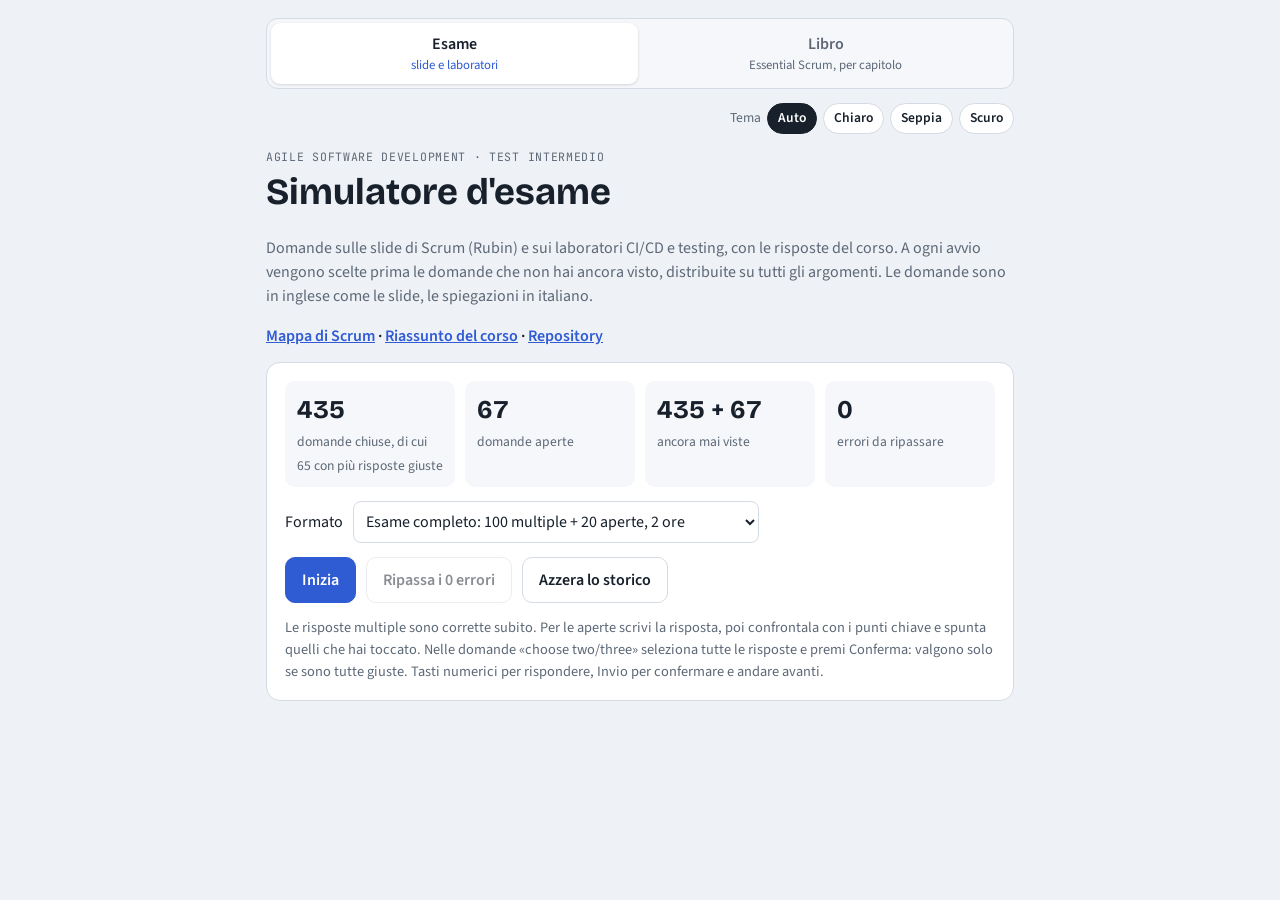
==== commit 3465b7d1: "updated ui and added 20 closed question option" ====
--- a/courses/research-and-development-methodologies/agile-software-development/quiz/index.html
+++ b/courses/research-and-development-methodologies/agile-software-development/quiz/index.html
@@ -22,11 +22,15 @@
   --font-body: "Source Sans 3", "Segoe UI", system-ui, sans-serif;
   --font-mono: "JetBrains Mono", ui-monospace, Menlo, monospace;
 }
-@media (prefers-color-scheme: dark) { :root:not([data-theme="light"]) {
+@media (prefers-color-scheme: dark) { :root:not([data-theme="light"]):not([data-skin]) {
   --bg: #0f1318; --paper: #182029; --ink: #e7ebf1; --muted: #9ba6b5; --line: #334050; --soft: #1f2833;
   --accent: #86a6ff; --ok: #4cc488; --ok-bg: #16332a; --ko: #f07a7a; --ko-bg: #3a1e22; --warn: #f0b04a; color-scheme: dark; } }
-:root[data-theme="dark"] { --bg: #0f1318; --paper: #182029; --ink: #e7ebf1; --muted: #9ba6b5; --line: #334050; --soft: #1f2833;
+:root[data-theme="dark"]:not([data-skin]), :root[data-skin="dark"] { --bg: #0f1318; --paper: #182029; --ink: #e7ebf1; --muted: #9ba6b5; --line: #334050; --soft: #1f2833;
   --accent: #86a6ff; --ok: #4cc488; --ok-bg: #16332a; --ko: #f07a7a; --ko-bg: #3a1e22; --warn: #f0b04a; color-scheme: dark; }
+/* theme chosen on the page (Auto follows the system): light, sepia (paper-like, softer for long sessions), dark */
+:root[data-skin="light"] { color-scheme: light; }
+:root[data-skin="sepia"] { --bg: #efe6d2; --paper: #faf4e6; --ink: #3a2e22; --muted: #6d5e4a; --line: #ddcfb4; --soft: #f4ebd8;
+  --accent: #2f55b8; --ok: #2f7a3e; --ok-bg: #e2ecd3; --ko: #b23a2e; --ko-bg: #f5ddd3; --warn: #9a5c00; color-scheme: light; }
 * { box-sizing: border-box; }
 body { background: var(--bg); color: var(--ink); font-family: var(--font-body); font-size: 16px; line-height: 1.5; }
 .wrap { max-width: 780px; margin: 0 auto; padding-inline: 16px; padding-block: 18px 60px; }
@@ -96,8 +100,12 @@
 .cbar i { display: block; height: 100%; }
 /* the book tab uses its own accent, so it is clear which section you are in */
 .wrap[data-tab="book"] { --accent: #b4532a; }
-@media (prefers-color-scheme: dark) { :root:not([data-theme="light"]) .wrap[data-tab="book"] { --accent: #f0a274; } }
-:root[data-theme="dark"] .wrap[data-tab="book"] { --accent: #f0a274; }
+@media (prefers-color-scheme: dark) { :root:not([data-theme="light"]):not([data-skin]) .wrap[data-tab="book"] { --accent: #f0a274; } }
+:root[data-theme="dark"]:not([data-skin]) .wrap[data-tab="book"], :root[data-skin="dark"] .wrap[data-tab="book"] { --accent: #f0a274; }
+:root[data-skin="sepia"] .wrap[data-tab="book"] { --accent: #9b4a1f; }
+.skin { display: flex; flex-wrap: wrap; justify-content: flex-end; align-items: center; gap: 6px; font-size: .85rem; color: var(--muted); }
+.skin button, button.skin-cycle { padding: 4px 10px; font-size: .85rem; border-radius: 99px; }
+.skin button[aria-pressed="true"] { background: var(--ink); border-color: var(--ink); color: var(--paper); }
 @media (max-width: 520px) { .trow { grid-template-columns: minmax(0, 1fr) 54px; } .trow .tbar { grid-column: 1 / -1; grid-row: 2; } }
 @media (prefers-reduced-motion: reduce) { .prog i { transition: none; } }
 </style>
@@ -138,6 +146,15 @@
 let wrongIds = store.get("asdq-wrong", []);
 let history = store.get("asdq-history", []);
 
+// reading theme chosen by the viewer: auto (follow the system), light, sepia, dark
+const SKINS = [["auto", "Auto"], ["light", "Chiaro"], ["sepia", "Seppia"], ["dark", "Scuro"]];
+let skin = store.get("asdq-skin", "auto");
+if (!SKINS.some(([k]) => k === skin)) skin = "auto";
+function applySkin() { if (skin === "auto") delete document.documentElement.dataset.skin; else document.documentElement.dataset.skin = skin; store.set("asdq-skin", skin); }
+applySkin();
+const skinName = () => SKINS.find(([k]) => k === skin)[1];
+function skinHtml() { return `<div class="skin" role="group" aria-label="Tema"><span>Tema</span>${SKINS.map(([k, v]) => `<button data-skin="${k}" aria-pressed="${skin === k}">${v}</button>`).join("")}</div>`; }
+
 const shuffle = a => { a = a.slice(); for (let i = a.length - 1; i > 0; i--) { const j = Math.floor(Math.random() * (i + 1)); [a[i], a[j]] = [a[j], a[i]]; } return a; };
 
 // pick n questions: proportional to topic size, least-seen first, random among equals
@@ -196,6 +213,7 @@
   return `<button id="reset">${label}</button>`;
 }
 function bindCommon() {
+  app.querySelectorAll("button[data-skin]").forEach(b => b.addEventListener("click", () => { skin = b.dataset.skin; applySkin(); startScreen(); }));
   app.querySelectorAll("[data-tab]").forEach(b => b.addEventListener("click", () => { if (b.dataset.tab !== tab) setTab(b.dataset.tab); }));
   document.getElementById("reset").addEventListener("click", e => {
     if (!e.target.dataset.sure) { e.target.dataset.sure = "1"; e.target.textContent = "Clicca di nuovo per confermare"; return; }
@@ -223,6 +241,7 @@
   app.innerHTML = `
   <div class="stack">
     ${tabsHtml()}
+    ${skinHtml()}
     <div>
       <div class="tag">Agile Software Development · test intermedio</div>
       <h1>Simulatore d'esame</h1>
@@ -242,6 +261,7 @@
           <option value="exam">Esame completo: 100 multiple + 20 aperte, 2 ore</option>
           <option value="half">Metà esame: 50 multiple + 10 aperte, 1 ora</option>
           <option value="quick">Allenamento veloce: 20 multiple + 3 aperte, senza timer</option>
+          <option value="quickmc">Solo chiuse veloce: 20 domande, senza timer</option>
           <option value="mconly">Solo chiuse: 100 domande, 1 ora e 30</option>
           <option value="openonly">Solo aperte: 20 domande, senza timer</option>
           <option value="openall">Solo aperte: tutte le ${openBank.length}, senza timer</option>
@@ -278,6 +298,7 @@
   app.innerHTML = `
   <div class="stack">
     ${tabsHtml()}
+    ${skinHtml()}
     <div>
       <div class="tag">Kenneth S. Rubin · Essential Scrum (Addison-Wesley, 2012)</div>
       <h1>Domande sul libro</h1>
@@ -292,6 +313,7 @@
       </div>
       <div class="row">
         <button class="primary" data-go="bookquiz">Mix di tutti i capitoli: 30 chiuse + 5 aperte</button>
+        <button data-go="bookquick">20 chiuse veloci</button>
         <button data-go="bookall">Tutte le ${bookMc.length} chiuse</button>
         <button data-go="bookopen">Tutte le ${bookOpen.length} aperte</button>
         <button data-go="wrong" ${nWrong ? "" : "disabled"}>Ripassa i ${nWrong} errori</button>
@@ -310,11 +332,13 @@
   if (mode === "exam") { mc = pick(mcBank, 100); op = pick(openBank, 20); minutes = 120; label = "Esame completo"; }
   if (mode === "half") { mc = pick(mcBank, 50); op = pick(openBank, 10); minutes = 60; label = "Metà esame"; }
   if (mode === "quick") { mc = pick(mcBank, 20); op = pick(openBank, 3); label = "Allenamento veloce"; }
+  if (mode === "quickmc") { mc = pick(mcBank, 20); label = "20 chiuse"; }
   if (mode === "mconly") { mc = pick(mcBank, 100); minutes = 90; label = "Solo chiuse"; }
   if (mode === "openonly") { op = pick(openBank, 20); label = "Solo domande aperte"; }
   if (mode === "openall") { op = pick(openBank, openBank.length); label = "Tutte le domande aperte"; }
   if (mode === "topic") { mc = pick(mcBank.filter(q => q.t === topic), 999); op = pick(openBank.filter(q => q.t === topic), 999); label = TOPICS[topic]; }
   if (mode === "bookquiz") { mc = pick(bookMc, 30); op = pick(bookOpen, 5); label = "Libro: mix di tutti i capitoli"; }
+  if (mode === "bookquick") { mc = pick(bookMc, 20); label = "Libro: 20 chiuse"; }
   if (mode === "bookall") { mc = pick(bookMc, bookMc.length); label = "Libro: tutte le chiuse"; }
   if (mode === "bookopen") { op = pick(bookOpen, bookOpen.length); label = "Libro: tutte le aperte"; }
   if (mode === "bookch") { mc = pick(bookMc.filter(q => q.t === topic), 999); op = pick(bookOpen.filter(q => q.t === topic), 999); label = LABELS[topic]; }
@@ -354,6 +378,7 @@
   const head = `<header class="bar"><div class="row"><span><b>${S.i + 1}</b> / ${n} · ${S.label}</span>
     <span class="score-live">${liveScore()}</span>
     ${S.end ? `<span class="timer" id="timer">⏱ ${fmt(S.end - Date.now())}</span>` : ""}
+    <button class="skin-cycle" id="skin-cycle" title="Cambia tema: Auto, Chiaro, Seppia, Scuro">Tema: ${skinName()}</button>
     <button id="stop">Termina</button></div><div class="prog"><i style="width:${(S.i) / n * 100}%"></i></div></header>`;
   let body = "";
   if (it.kind === "mc") {
@@ -396,6 +421,9 @@
   app.querySelectorAll("[data-c]").forEach(c => c.addEventListener("change", () => { it.checks[+c.dataset.c] = c.checked; }));
   document.getElementById("prev").addEventListener("click", () => { S.i--; render(); });
   document.getElementById("next").addEventListener("click", next);
+  document.getElementById("skin-cycle").addEventListener("click", e => {
+    skin = SKINS[(SKINS.findIndex(([k]) => k === skin) + 1) % SKINS.length][0]; applySkin(); e.target.textContent = "Tema: " + skinName();
+  });
   document.getElementById("stop").addEventListener("click", e => {
     if (e.target.dataset.sure) finish(false); else { e.target.dataset.sure = "1"; e.target.textContent = "Conferma"; }
   });
